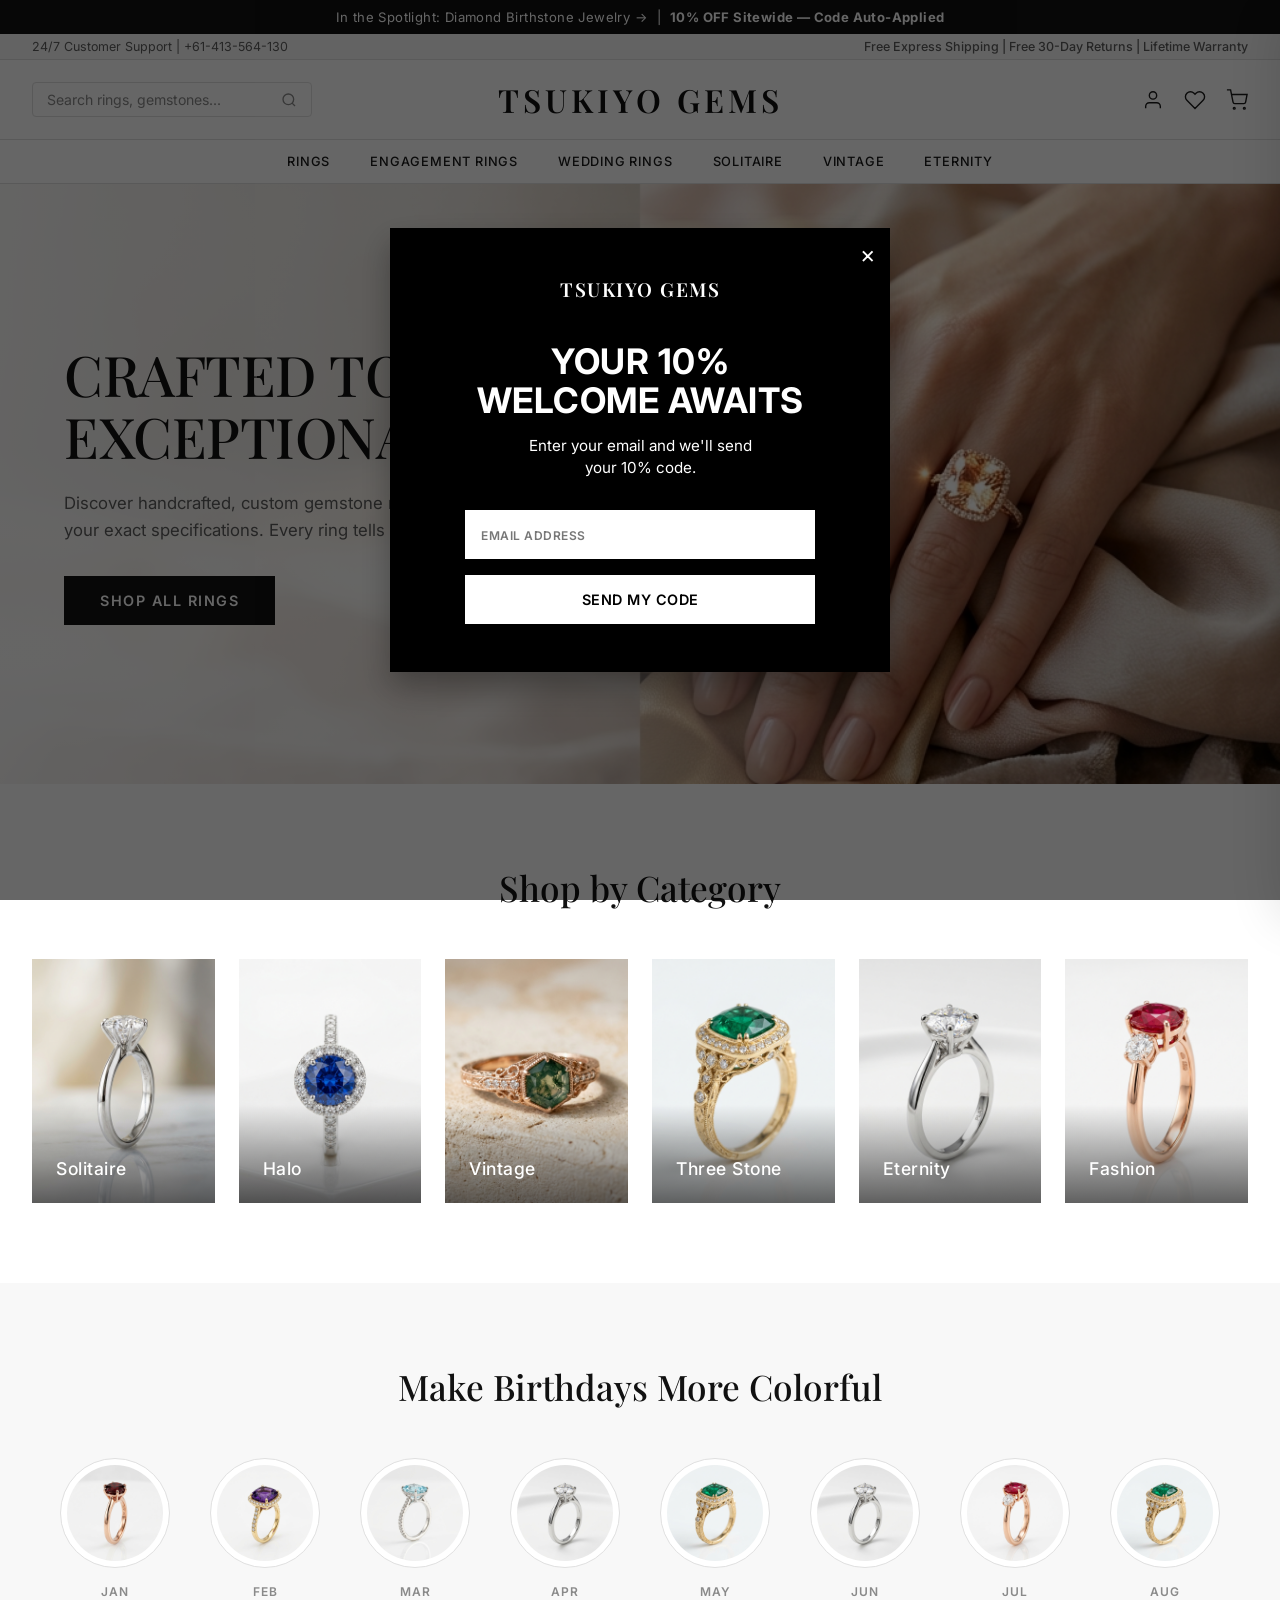
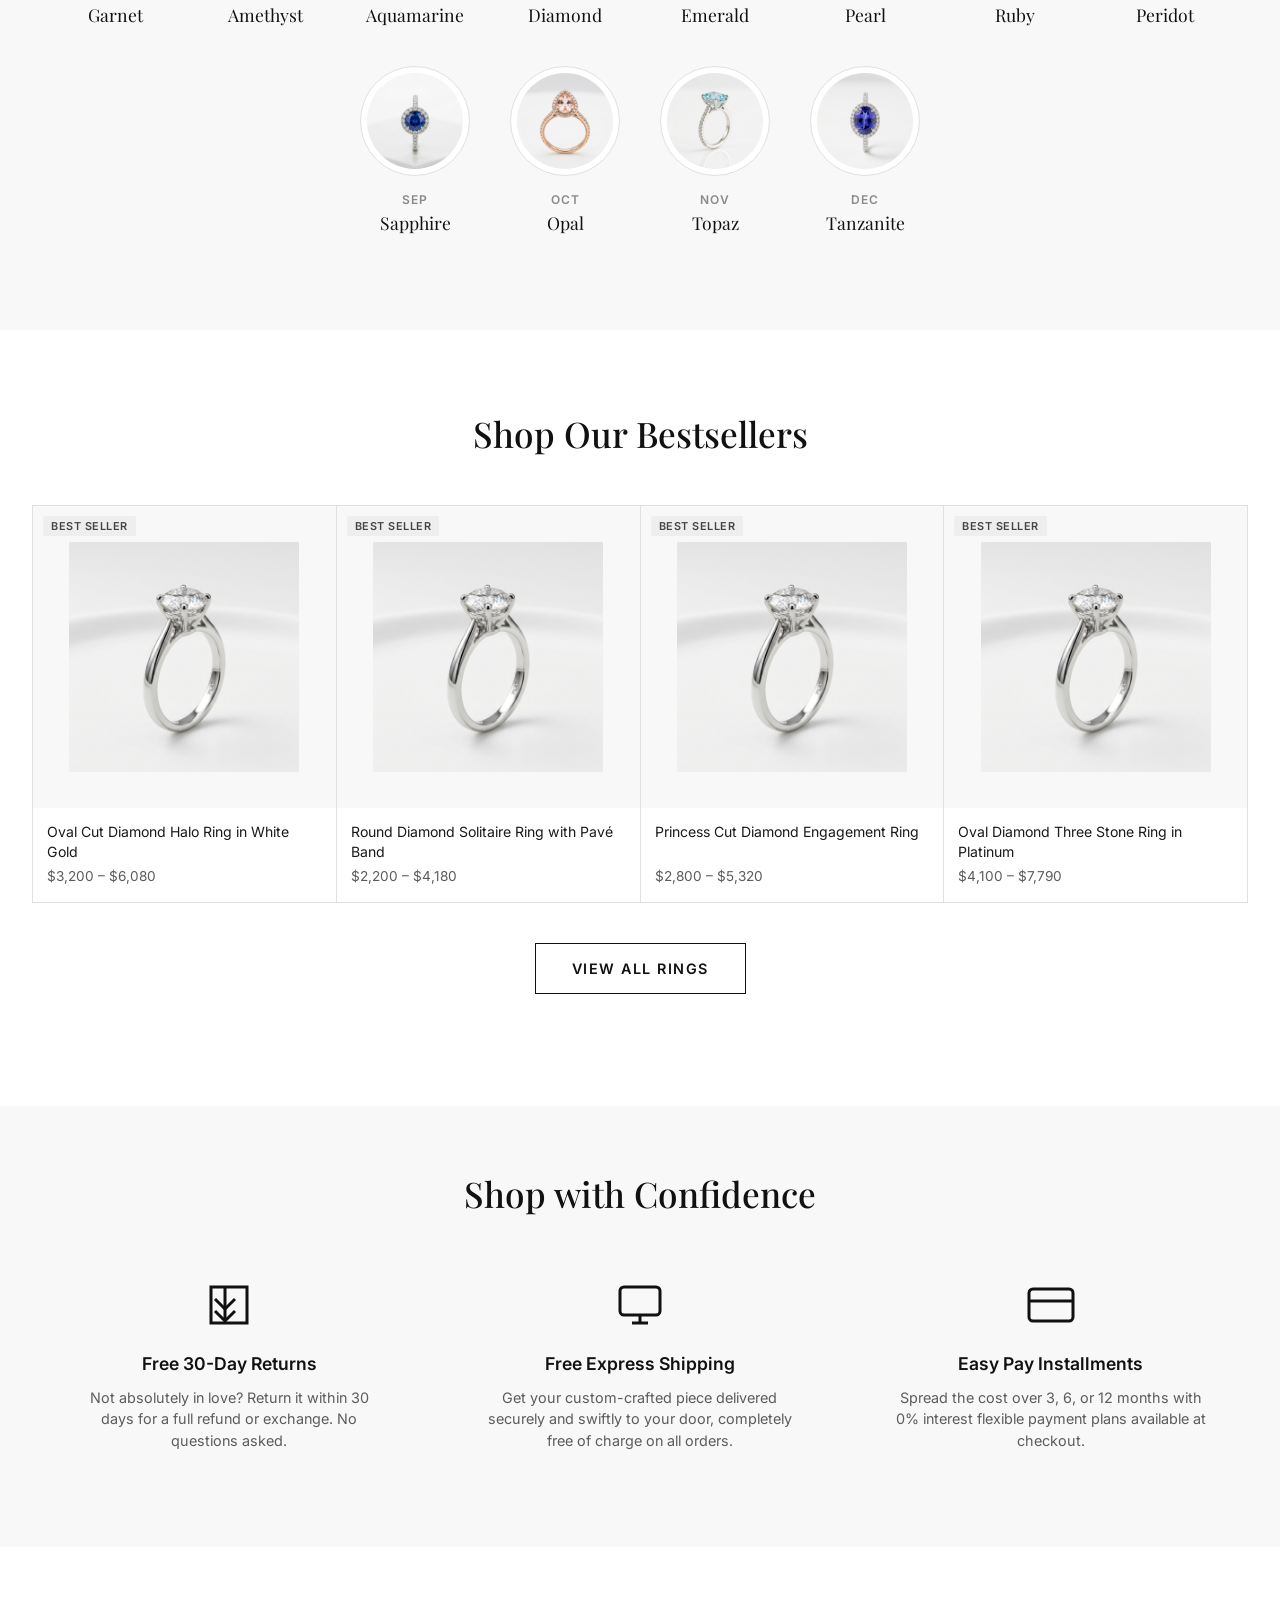
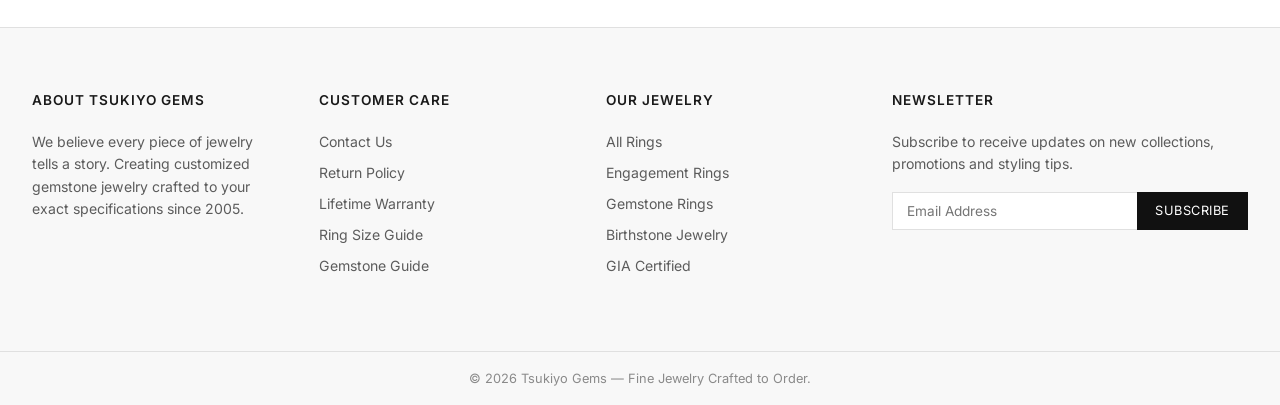
==== index.html @ 91b7751f "Initial commit with proper .gitignore" ====
<!DOCTYPE html>
<html lang="en">

<head>
  <meta charset="UTF-8">
  <meta name="viewport" content="width=device-width, initial-scale=1.0">
  <title>Tsukiyo Gems | Fine Jewelry</title>
  <meta name="description"
    content="Shop handcrafted custom rings featuring sapphires, diamonds, emeralds, and rubies at Tsukiyo Gems.">
  <link rel="preconnect" href="https://fonts.googleapis.com">
  <link rel="preconnect" href="https://fonts.gstatic.com" crossorigin>
  <link
    href="https://fonts.googleapis.com/css2?family=Inter:wght@300;400;500;600&family=Playfair+Display:wght@400;500;600&display=swap"
    rel="stylesheet">
  <link rel="stylesheet" href="styles/global.css">
  <link rel="stylesheet" href="styles/catalog.css"> <!-- Reused for product cards -->
  <link rel="stylesheet" href="styles/home.css">
  <link rel="stylesheet" href="styles/popup.css">
</head>

<body>

  <!-- Announcement Bars -->
  <div class="announcement-bar-top">
    In the Spotlight: Diamond Birthstone Jewelry &rarr; &nbsp;|&nbsp; <strong>10% OFF Sitewide — Code
      Auto-Applied</strong>
  </div>
  <div class="announcement-bar-sub">
    <span>24/7 Customer Support | +61-413-564-130</span>
    <span class="contact">Free Express Shipping | Free 30-Day Returns | Lifetime Warranty</span>
  </div>

  <!-- Header -->
  <header class="site-header">
    <div class="header-main">
      <div class="header-search">
        <input type="text" placeholder="Search rings, gemstones...">
        <svg width="16" height="16" viewBox="0 0 24 24" fill="none" stroke="currentColor" stroke-width="2">
          <circle cx="11" cy="11" r="8" />
          <line x1="21" y1="21" x2="16.65" y2="16.65" />
        </svg>
      </div>
      <div class="header-logo"><a href="index.html">TSUKIYO GEMS</a></div>
      <div class="header-icons">
        <button class="header-icon-btn" title="Account">
          <svg width="22" height="22" viewBox="0 0 24 24" fill="none" stroke="currentColor" stroke-width="1.5">
            <path d="M20 21v-2a4 4 0 0 0-4-4H8a4 4 0 0 0-4 4v2" />
            <circle cx="12" cy="7" r="4" />
          </svg>
        </button>
        <button class="header-icon-btn" title="Wishlist">
          <svg width="22" height="22" viewBox="0 0 24 24" fill="none" stroke="currentColor" stroke-width="1.5">
            <path
              d="M20.84 4.61a5.5 5.5 0 0 0-7.78 0L12 5.67l-1.06-1.06a5.5 5.5 0 0 0-7.78 7.78l1.06 1.06L12 21.23l7.78-7.78 1.06-1.06a5.5 5.5 0 0 0 0-7.78z" />
          </svg>
        </button>
        <button class="header-icon-btn" id="open-cart-btn" title="Cart">
          <svg width="22" height="22" viewBox="0 0 24 24" fill="none" stroke="currentColor" stroke-width="1.5">
            <circle cx="9" cy="21" r="1" />
            <circle cx="20" cy="21" r="1" />
            <path d="M1 1h4l2.68 13.39a2 2 0 0 0 2 1.61h9.72a2 2 0 0 0 2-1.61L23 6H6" />
          </svg>
          <span class="cart-badge" id="cart-badge-header">0</span>
        </button>
      </div>
    </div>
    <nav class="main-nav">
      <ul>
        <li><a href="catalog.html">Rings</a></li>
        <li><a href="catalog.html?style=Engagement">Engagement Rings</a></li>
        <li><a href="catalog.html?style=Wedding">Wedding Rings</a></li>
        <li><a href="catalog.html?style=Solitaire">Solitaire</a></li>
        <li><a href="catalog.html?style=Vintage">Vintage</a></li>
        <li><a href="catalog.html?style=Eternity">Eternity</a></li>
      </ul>
    </nav>
  </header>

  <!-- Cart Drawer -->
  <div id="cart-overlay"></div>
  <div id="cart-drawer">
    <div class="cart-drawer-header">
      <h3>Your Bag</h3>
      <button class="cart-close-btn" id="close-cart-btn">&times;</button>
    </div>
    <div class="cart-drawer-sub" id="cart-count-label">0 Items</div>
    <div id="cart-items"></div>
    <div class="cart-drawer-footer">
      <div class="cart-subtotal">
        <span>Subtotal</span>
        <span id="cart-total">$0</span>
      </div>
      <button class="cart-checkout-btn">Proceed to Checkout</button>
      <span class="cart-continue-link" id="continue-shopping">Continue Shopping</span>
    </div>
  </div>

  <!-- MAIN CONTENT -->
  <main>

    <!-- Hero Section -->
    <section class="hero-section">
      <img src="assets/hero_home.png" alt="Tsukiyo Gems Luxury Rings" class="hero-bg">
      <div class="hero-overlay"></div>
      <div class="hero-content">
        <div class="hero-text-box">
          <h1 class="hero-title">CRAFTED TO BE EXCEPTIONAL</h1>
          <p class="hero-subtitle">Discover handcrafted, custom gemstone rings tailored to your exact specifications.
            Every ring tells a story.</p>
          <a href="catalog.html" class="btn-primary">Shop All Rings</a>
        </div>
      </div>
    </section>

    <!-- Shop by Category -->
    <section class="home-section">
      <h2 class="section-title">Shop by Category</h2>
      <div class="category-grid">
        <a href="catalog.html?style=Solitaire" class="category-card">
          <img src="assets/cat_solitaire.png" alt="Solitaire Rings">
          <span class="category-label">Solitaire</span>
        </a>
        <a href="catalog.html?style=Halo" class="category-card">
          <!-- Reusing a catalog image for category to save generations, focusing on Halo -->
          <img src="assets/ring_sapphire_1775173368318.png" alt="Halo Rings">
          <span class="category-label">Halo</span>
        </a>
        <a href="catalog.html?style=Vintage" class="category-card">
          <img src="assets/cat_vintage.png" alt="Vintage Rings">
          <span class="category-label">Vintage</span>
        </a>
        <a href="catalog.html?style=Three+Stone" class="category-card">
          <img src="assets/ring_emerald_1775173397022.png" alt="Three Stone Rings">
          <span class="category-label">Three Stone</span>
        </a>
        <a href="catalog.html?style=Eternity" class="category-card">
          <img src="assets/ring_diamond_1775173381818.png" alt="Eternity Rings">
          <span class="category-label">Eternity</span>
        </a>
        <a href="catalog.html?style=Fashion" class="category-card">
          <img src="assets/ring_ruby_1775173443068.png" alt="Fashion Rings">
          <span class="category-label">Fashion</span>
        </a>
      </div>
    </section>

    <!-- Birthstones Section -->
    <section class="home-section" style="background:var(--off-white); max-width:100%; padding:5rem 0;">
      <h2 class="section-title" style="margin-bottom:2rem;">Make Birthdays More Colorful</h2>
      <div class="birthstone-wrap" style="max-width:1440px; margin:0 auto;">
        <div class="birthstone-grid" id="birthstone-scroll">
          <!-- Injected via JS -->
        </div>
      </div>
    </section>

    <!-- Bestsellers -->
    <section class="home-section">
      <h2 class="section-title">Shop Our Bestsellers</h2>
      <div class="bestsellers-grid" id="bestsellers-grid">
        <!-- Injected via JS reusing catalog.js card render logic -->
      </div>
      <div style="text-align:center; margin-top:2.5rem;">
        <a href="catalog.html" class="btn-primary"
          style="background:var(--white); color:var(--black); border:1px solid var(--black)">View All Rings</a>
      </div>
    </section>

    <!-- Shop With Confidence -->
    <section class="confidence-section">
      <h2 class="section-title" style="margin-bottom:2rem;">Shop with Confidence</h2>
      <div class="confidence-grid">
        <div class="confidence-item">
          <svg class="confidence-icon" viewBox="0 0 24 24" fill="none" stroke="currentColor" stroke-width="1.5">
            <path d="M5 9l5 5 5-5" />
            <path d="M5 15l5 5 5-5" />
            <path d="M10 3v16" />
            <path d="M21 3v18H3V3z" />
          </svg>
          <h3 class="confidence-title">Free 30-Day Returns</h3>
          <p class="confidence-text">Not absolutely in love? Return it within 30 days for a full refund or exchange. No
            questions asked.</p>
        </div>
        <div class="confidence-item">
          <svg class="confidence-icon" viewBox="0 0 24 24" fill="none" stroke="currentColor" stroke-width="1.5">
            <rect x="2" y="3" width="20" height="14" rx="2" ry="2" />
            <line x1="8" y1="21" x2="16" y2="21" />
            <line x1="12" y1="17" x2="12" y2="21" />
          </svg>
          <h3 class="confidence-title">Free Express Shipping</h3>
          <p class="confidence-text">Get your custom-crafted piece delivered securely and swiftly to your door,
            completely free of charge on all orders.</p>
        </div>
        <div class="confidence-item">
          <svg class="confidence-icon" viewBox="0 0 24 24" fill="none" stroke="currentColor" stroke-width="1.5">
            <rect x="1" y="4" width="22" height="16" rx="2" ry="2" />
            <line x1="1" y1="10" x2="23" y2="10" />
          </svg>
          <h3 class="confidence-title">Easy Pay Installments</h3>
          <p class="confidence-text">Spread the cost over 3, 6, or 12 months with 0% interest flexible payment plans
            available at checkout.</p>
        </div>
      </div>
    </section>

  </main>

  <!-- Footer -->
  <footer class="site-footer">
    <div class="footer-top">
      <div class="footer-col">
        <h4>About Tsukiyo Gems</h4>
        <p>We believe every piece of jewelry tells a story. Creating customized gemstone jewelry crafted to your exact
          specifications since 2005.</p>
      </div>
      <div class="footer-col">
        <h4>Customer Care</h4>
        <ul>
          <li><a href="#">Contact Us</a></li>
          <li><a href="#">Return Policy</a></li>
          <li><a href="#">Lifetime Warranty</a></li>
          <li><a href="#">Ring Size Guide</a></li>
          <li><a href="#">Gemstone Guide</a></li>
        </ul>
      </div>
      <div class="footer-col">
        <h4>Our Jewelry</h4>
        <ul>
          <li><a href="catalog.html">All Rings</a></li>
          <li><a href="catalog.html?style=Engagement">Engagement Rings</a></li>
          <li><a href="#">Gemstone Rings</a></li>
          <li><a href="#">Birthstone Jewelry</a></li>
          <li><a href="#">GIA Certified</a></li>
        </ul>
      </div>
      <div class="footer-col">
        <h4>Newsletter</h4>
        <p>Subscribe to receive updates on new collections, promotions and styling tips.</p>
        <div class="newsletter-form">
          <input type="email" placeholder="Email Address">
          <button type="button">Subscribe</button>
        </div>
      </div>
    </div>
    <div class="footer-bottom">
      <p>&copy; 2026 Tsukiyo Gems — Fine Jewelry Crafted to Order.</p>
    </div>
  </footer>

  <!-- Welcome Popup Overlay -->
  <div class="welcome-popup-overlay" id="welcome-popup">
    <div class="welcome-popup-content">
      <button class="welcome-popup-close" id="welcome-popup-close">&times;</button>
      <div class="welcome-popup-brand">TSUKIYO GEMS</div>
      <div class="welcome-popup-title">YOUR 10%<br>WELCOME AWAITS</div>
      <div class="welcome-popup-subtitle">Enter your email and we'll send<br>your 10% code.</div>
      <div class="welcome-popup-form">
        <div class="welcome-popup-input-group">
          <input type="email" class="welcome-popup-input" placeholder="EMAIL ADDRESS" id="welcome-email">
        </div>
        <button class="welcome-popup-btn" id="welcome-send-btn">SEND MY CODE</button>
        <div class="welcome-popup-msg" id="welcome-msg">Code sent securely to your email!</div>
      </div>
    </div>
  </div>

  <!-- Scripts -->
  <script src="js/data.js"></script>
  <script src="js/cart.js"></script>
  <script>
    // Open / Close Cart Logic globally
    document.getElementById('open-cart-btn').addEventListener('click', openCartDrawer);
    document.getElementById('close-cart-btn').addEventListener('click', closeCartDrawer);
    document.getElementById('continue-shopping').addEventListener('click', closeCartDrawer);

    // Welcome Popup Logic
    document.addEventListener("DOMContentLoaded", () => {
      if (!localStorage.getItem('tsukiyo_welcome_shown')) {
        setTimeout(() => {
          document.getElementById('welcome-popup').classList.add('show');
        }, 1500); // slight delay before showing
      }

      const popup = document.getElementById('welcome-popup');
      const closeBtn = document.getElementById('welcome-popup-close');
      const sendBtn = document.getElementById('welcome-send-btn');
      const msg = document.getElementById('welcome-msg');

      // Function to close popup and mark as shown
      const dismissPopup = () => {
        popup.classList.remove('show');
        localStorage.setItem('tsukiyo_welcome_shown', 'true');
      };

      closeBtn.addEventListener('click', dismissPopup);

      // Close on click outside modal
      popup.addEventListener('click', (e) => {
        if (e.target === popup) dismissPopup();
      });

      sendBtn.addEventListener('click', () => {
        const email = document.getElementById('welcome-email').value;
        if (email.trim() !== '') {
          msg.style.display = 'block';
          sendBtn.innerText = 'SENT!';
          setTimeout(dismissPopup, 2500); // auto-close after 2.5s
        } else {
          alert("Please enter a valid email address.");
        }
      });
    });

    // Load Birthstones
    const birthstones = [
      { month: 'Jan', gem: 'Garnet', img: img('garnet') },
      { month: 'Feb', gem: 'Amethyst', img: img('amethyst') },
      { month: 'Mar', gem: 'Aquamarine', img: img('aquamarine') },
      { month: 'Apr', gem: 'Diamond', img: img('diamond') },
      { month: 'May', gem: 'Emerald', img: img('emerald') },
      { month: 'Jun', gem: 'Pearl', img: img('diamond') }, // fallback image
      { month: 'Jul', gem: 'Ruby', img: img('ruby') },
      { month: 'Aug', gem: 'Peridot', img: img('emerald') }, // fallback image
      { month: 'Sep', gem: 'Sapphire', img: img('sapphire') },
      { month: 'Oct', gem: 'Opal', img: img('morganite') }, // fallback image
      { month: 'Nov', gem: 'Topaz', img: img('aquamarine') }, // fallback image
      { month: 'Dec', gem: 'Tanzanite', img: img('tanzanite') }
    ];

    const bsScroll = document.getElementById('birthstone-scroll');
    bsScroll.innerHTML = birthstones.map(b => `
    <a href="catalog.html?gemstone=${encodeURIComponent(b.gem)}" class="birthstone-item">
      <div class="birthstone-circle"><img src="${b.img}" alt="${b.gem}"></div>
      <div class="birthstone-details">
        <span class="birthstone-month">${b.month}</span>
        <span class="birthstone-name">${b.gem}</span>
      </div>
    </a>
  `).join('');



    // Load Bestsellers (top 4 ratings)
    const bestsellers = [...RINGS].sort((a, b) => b.rating - a.rating).slice(0, 4);
    const bsGrid = document.getElementById('bestsellers-grid');

    // Reused product card render logic from catalog.js
    bsGrid.innerHTML = bestsellers.map(ring => {
      const minPrice = formatPrice(ring.basePrice);
      const maxPrice = formatPrice(Math.round(ring.basePrice * 1.9));
      const swatchDots = ring.swatchColors.slice(0, 4).map((c, i) =>
        `<div class="swatch-dot ${i === 0 ? 'active' : ''}" style="background:${c}" data-idx="${i}"></div>`
      ).join('');

      return `
      <div class="product-card" onclick="window.location.href='product.html?id=${ring.id}'" style="cursor:pointer">
        <div class="product-card-inner">
          <div class="product-img-wrapper">
            <span class="product-badge badge-best">Best Seller</span>
            <button class="product-wishlist" onclick="event.stopPropagation()"><svg width="17" height="17" viewBox="0 0 24 24" fill="none" stroke="currentColor" stroke-width="1.8"><path d="M20.84 4.61a5.5 5.5 0 0 0-7.78 0L12 5.67l-1.06-1.06a5.5 5.5 0 0 0-7.78 7.78l1.06 1.06L12 21.23l7.78-7.78 1.06-1.06a5.5 5.5 0 0 0 0-7.78z"/></svg></button>
            <img class="product-img-primary" src="${ring.images[0]}" alt="${ring.name}">
            <img class="product-img-hover" src="${ring.images[1] || ring.images[0]}" alt="${ring.name}">
            <div class="product-swatches" onclick="event.stopPropagation()">${swatchDots}</div>
          </div>
          <div class="product-info">
            <p class="product-name">${ring.name}</p>
            <p class="product-price-range">${minPrice} – ${maxPrice}</p>
          </div>
        </div>
      </div>
    `;
    }).join('');
  </script>
</body>

</html>
---- styles/global.css ----
/* ============================================================
   ANGARA CLONE — GLOBAL STYLES
   ============================================================ */

:root {
  --white: #ffffff;
  --off-white: #f8f8f8;
  --light-gray: #f0f0f0;
  --border: #e0e0e0;
  --text-primary: #1a1a1a;
  --text-secondary: #5c5c5c;
  --text-light: #8a8a8a;
  --accent-gold: #c69b56;
  --promo-red: #c0392b;
  --badge-gold-bg: #f5e6c8;
  --badge-gold-text: #8b6914;
  --badge-gray-bg: #eeeeee;
  --badge-gray-text: #444444;
  --black: #111111;
  --success: #27ae60;
  --font-serif: 'Playfair Display', Georgia, serif;
  --font-sans: 'Inter', 'Helvetica Neue', Arial, sans-serif;
  --header-h: 140px;
  --transition: 0.25s ease;
  --shadow-sm: 0 2px 8px rgba(0,0,0,0.06);
  --shadow-md: 0 6px 24px rgba(0,0,0,0.10);
  --shadow-lg: 0 16px 48px rgba(0,0,0,0.14);
}

*,*::before,*::after { box-sizing: border-box; margin: 0; padding: 0; }
html { scroll-behavior: smooth; }
body { font-family: var(--font-sans); color: var(--text-primary); background: var(--white); -webkit-font-smoothing: antialiased; }
a { text-decoration: none; color: inherit; }
ul { list-style: none; }
img { display: block; max-width: 100%; }
button { font-family: var(--font-sans); cursor: pointer; border: none; background: transparent; }
input, select { font-family: var(--font-sans); }

/* ---- ANNOUNCEMENT BARS ---- */
.announcement-bar-top {
  background: var(--black);
  color: #fff;
  text-align: center;
  font-size: 0.82rem;
  letter-spacing: 0.4px;
  padding: 9px 1rem;
}
.announcement-bar-sub {
  background: var(--off-white);
  border-bottom: 1px solid var(--border);
  display: flex;
  justify-content: space-between;
  align-items: center;
  padding: 5px 2rem;
  font-size: 0.78rem;
  color: var(--text-secondary);
}
.announcement-bar-sub .contact { font-weight: 500; }

/* ---- HEADER ---- */
.site-header {
  background: var(--white);
  border-bottom: 1px solid var(--border);
  position: sticky;
  top: 0;
  z-index: 500;
}
.header-main {
  display: grid;
  grid-template-columns: 1fr auto 1fr;
  align-items: center;
  padding: 18px 2rem;
  max-width: 1440px;
  margin: 0 auto;
}
.header-logo a {
  font-family: var(--font-serif);
  font-size: 2rem;
  font-weight: 600;
  letter-spacing: 4px;
  color: var(--black);
  justify-self: center;
  grid-column: 2;
}
.header-search {
  grid-column: 1;
  display: flex;
  align-items: center;
  border: 1px solid var(--border);
  border-radius: 4px;
  padding: 8px 14px;
  max-width: 280px;
  transition: border-color var(--transition);
}
.header-search:focus-within { border-color: var(--text-primary); }
.header-search input { border: none; outline: none; font-size: 0.88rem; color: var(--text-primary); width: 100%; }
.header-search input::placeholder { color: var(--text-light); }
.header-search svg { color: var(--text-light); flex-shrink: 0; margin-left: 8px; }
.header-icons {
  grid-column: 3;
  display: flex;
  align-items: center;
  gap: 20px;
  justify-content: flex-end;
}
.header-icon-btn {
  position: relative;
  display: flex;
  align-items: center;
  gap: 6px;
  color: var(--text-primary);
  font-size: 0.82rem;
  transition: color var(--transition);
  cursor: pointer;
  background: none;
  border: none;
}
.header-icon-btn:hover { color: var(--accent-gold); }
.cart-badge {
  position: absolute;
  top: -8px;
  right: -10px;
  background: var(--black);
  color: #fff;
  border-radius: 50%;
  width: 18px;
  height: 18px;
  font-size: 0.7rem;
  font-weight: 600;
  display: none;
  align-items: center;
  justify-content: center;
}

/* ---- MAIN NAV ---- */
.main-nav {
  border-top: 1px solid var(--border);
}
.main-nav ul {
  display: flex;
  justify-content: center;
  gap: 0;
  max-width: 1440px;
  margin: 0 auto;
}
.main-nav ul li a {
  display: block;
  padding: 14px 20px;
  font-size: 0.8rem;
  font-weight: 500;
  letter-spacing: 0.8px;
  text-transform: uppercase;
  color: var(--text-primary);
  transition: color var(--transition);
  white-space: nowrap;
}
.main-nav ul li a:hover,
.main-nav ul li a.active { color: var(--accent-gold); }
.main-nav ul li a.nav-gifts { color: var(--promo-red); }

/* ---- CART DRAWER ---- */
#cart-overlay {
  position: fixed; inset: 0;
  background: rgba(0,0,0,0.45);
  z-index: 800;
  opacity: 0;
  pointer-events: none;
  transition: opacity 0.3s;
}
#cart-overlay.active { opacity: 1; pointer-events: all; }

#cart-drawer {
  position: fixed;
  top: 0; right: 0;
  width: 420px;
  max-width: 100vw;
  height: 100vh;
  background: var(--white);
  z-index: 900;
  transform: translateX(100%);
  transition: transform 0.35s cubic-bezier(0.4,0,0.2,1);
  display: flex;
  flex-direction: column;
  box-shadow: var(--shadow-lg);
}
#cart-drawer.open { transform: translateX(0); }
.cart-drawer-header {
  display: flex;
  justify-content: space-between;
  align-items: center;
  padding: 22px 24px;
  border-bottom: 1px solid var(--border);
}
.cart-drawer-header h3 {
  font-family: var(--font-serif);
  font-size: 1.4rem;
  font-weight: 500;
}
.cart-close-btn { font-size: 1.5rem; color: var(--text-primary); line-height: 1; padding: 4px; }
.cart-close-btn:hover { color: var(--accent-gold); }
.cart-drawer-sub { padding: 8px 24px; font-size: 0.82rem; color: var(--text-secondary); border-bottom: 1px solid var(--border); }
#cart-items { flex: 1; overflow-y: auto; padding: 16px 24px; }
.cart-item {
  display: flex;
  gap: 16px;
  padding: 16px 0;
  border-bottom: 1px solid var(--border);
}
.cart-item-img {
  width: 90px;
  height: 90px;
  background: var(--off-white);
  flex-shrink: 0;
  border-radius: 4px;
  overflow: hidden;
  display: flex;
  align-items: center;
  justify-content: center;
  padding: 8px;
}
.cart-item-img img { width: 100%; height: 100%; object-fit: contain; }
.cart-item-info { flex: 1; }
.cart-item-name { font-size: 0.88rem; font-weight: 500; margin-bottom: 4px; line-height: 1.3; }
.cart-item-config { font-size: 0.78rem; color: var(--text-secondary); margin-bottom: 8px; }
.cart-item-bottom { display: flex; justify-content: space-between; align-items: center; }
.cart-item-price { font-weight: 600; font-size: 0.95rem; }
.cart-item-remove { font-size: 0.78rem; color: var(--text-secondary); text-decoration: underline; cursor: pointer; background: none; border: none; }
.cart-item-remove:hover { color: var(--promo-red); }
.cart-empty { text-align: center; padding: 3rem 1rem; color: var(--text-secondary); }
.cart-empty p { margin-bottom: 1.5rem; font-size: 1rem; }
.btn-shop-now {
  display: inline-block;
  background: var(--black);
  color: #fff;
  padding: 12px 30px;
  font-size: 0.85rem;
  text-transform: uppercase;
  letter-spacing: 1px;
  transition: opacity var(--transition);
}
.btn-shop-now:hover { opacity: 0.8; }
.cart-drawer-footer {
  border-top: 1px solid var(--border);
  padding: 20px 24px;
}
.cart-subtotal {
  display: flex;
  justify-content: space-between;
  font-size: 1rem;
  font-weight: 600;
  margin-bottom: 16px;
}
.cart-checkout-btn {
  width: 100%;
  background: var(--black);
  color: #fff;
  padding: 16px;
  font-size: 0.95rem;
  text-transform: uppercase;
  letter-spacing: 1.5px;
  font-weight: 500;
  transition: opacity var(--transition);
  margin-bottom: 10px;
}
.cart-checkout-btn:hover { opacity: 0.85; }
.cart-continue-link { display: block; text-align: center; font-size: 0.82rem; color: var(--text-secondary); text-decoration: underline; cursor: pointer; }
.cart-continue-link:hover { color: var(--text-primary); }

/* ---- STAR RATINGS ---- */
.stars { display: flex; gap: 2px; color: #f5a623; }
.stars svg { flex-shrink: 0; }

/* ---- BREADCRUMB ---- */
.breadcrumb {
  font-size: 0.8rem;
  color: var(--text-light);
  display: flex;
  flex-wrap: wrap;
  gap: 6px;
  align-items: center;
  padding: 14px 0;
  width: 100%;
}
.breadcrumb a { color: var(--text-light); }
.breadcrumb a:hover { color: var(--text-primary); text-decoration: underline; }
.breadcrumb span { color: var(--text-primary); }

/* ---- FOOTER ---- */
.site-footer {
  background: var(--off-white);
  border-top: 1px solid var(--border);
  margin-top: 5rem;
}
.footer-top {
  display: grid;
  grid-template-columns: repeat(4, 1fr);
  gap: 3rem;
  max-width: 1440px;
  margin: 0 auto;
  padding: 4rem 2rem;
}
.footer-col h4 {
  font-size: 0.85rem;
  font-weight: 600;
  text-transform: uppercase;
  letter-spacing: 1px;
  margin-bottom: 1.4rem;
}
.footer-col ul li { margin-bottom: 0.7rem; }
.footer-col ul a { font-size: 0.88rem; color: var(--text-secondary); transition: color var(--transition); }
.footer-col ul a:hover { color: var(--text-primary); }
.footer-col p { font-size: 0.88rem; color: var(--text-secondary); line-height: 1.6; margin-bottom: 1rem; }
.newsletter-form { display: flex; }
.newsletter-form input {
  flex: 1;
  border: 1px solid var(--border);
  border-right: none;
  padding: 10px 14px;
  font-size: 0.85rem;
  outline: none;
}
.newsletter-form input:focus { border-color: var(--text-primary); }
.newsletter-form button {
  background: var(--black);
  color: #fff;
  padding: 10px 18px;
  font-size: 0.8rem;
  text-transform: uppercase;
  letter-spacing: 0.5px;
  flex-shrink: 0;
  transition: opacity var(--transition);
}
.newsletter-form button:hover { opacity: 0.85; }
.footer-bottom {
  border-top: 1px solid var(--border);
  padding: 1.2rem 2rem;
  text-align: center;
  font-size: 0.8rem;
  color: var(--text-light);
}

/* ---- RESPONSIVE ---- */
@media (max-width: 1024px) {
  .header-main { grid-template-columns: 1fr auto; }
  .header-logo a { grid-column: 2; }
  .header-search { max-width: 220px; }
  .footer-top { grid-template-columns: repeat(2, 1fr); }
}
@media (max-width: 768px) {
  .header-main { grid-template-columns: 1fr auto; padding: 14px 1rem; }
  .header-search { display: none; }
  .main-nav ul { gap: 0; overflow-x: auto; justify-content: flex-start; padding: 0 1rem; }
  .main-nav ul li a { padding: 12px 14px; font-size: 0.75rem; }
  #cart-drawer { width: 100vw; }
  .announcement-bar-sub { display: none; }
  .footer-top { grid-template-columns: 1fr; gap: 2rem; }
}
---- styles/catalog.css ----
/* ============================================================
   CATALOG PAGE STYLES
   ============================================================ */

/* ---- PAGE LAYOUT ---- */
.catalog-page {
  display: flex;
  max-width: 1440px;
  margin: 0 auto;
  padding: 0 2rem;
  gap: 2rem;
  align-items: flex-start;
}

/* ---- SIDEBAR ---- */
.catalog-sidebar {
  width: 240px;
  min-width: 240px;
  padding: 1.5rem 0;
  border-right: 1px solid var(--border);
  position: sticky;
  top: 140px;
  max-height: calc(100vh - 160px);
  overflow-y: auto;
}
.sidebar-title {
  font-size: 0.78rem;
  font-weight: 700;
  text-transform: uppercase;
  letter-spacing: 1px;
  color: var(--text-primary);
  margin-bottom: 1.2rem;
  padding-right: 1.5rem;
}
/* Filter Group */
.filter-group { border-bottom: 1px solid var(--border); margin-right: 1.5rem; }
.filter-group-header {
  display: flex;
  justify-content: space-between;
  align-items: center;
  padding: 14px 0;
  cursor: pointer;
  font-size: 0.88rem;
  font-weight: 500;
  color: var(--text-primary);
  user-select: none;
}
.filter-group-header svg {
  transition: transform 0.3s;
  flex-shrink: 0;
  color: var(--text-secondary);
}
.filter-group.open .filter-group-header svg { transform: rotate(180deg); }
.filter-group-body {
  display: none;
  padding-bottom: 14px;
}
.filter-group.open .filter-group-body { display: block; }
.filter-option {
  display: flex;
  align-items: center;
  gap: 10px;
  padding: 5px 0;
  cursor: pointer;
  font-size: 0.85rem;
  color: var(--text-secondary);
  transition: color 0.2s;
}
.filter-option:hover { color: var(--text-primary); }
.filter-option input[type="checkbox"] {
  width: 15px;
  height: 15px;
  accent-color: var(--black);
  cursor: pointer;
  flex-shrink: 0;
}
.filter-option.active { color: var(--text-primary); font-weight: 500; }

/* Active filters row */
.active-filters {
  display: flex;
  flex-wrap: wrap;
  gap: 8px;
  padding: 1rem 0;
}
.filter-tag {
  display: flex;
  align-items: center;
  gap: 6px;
  background: var(--light-gray);
  border: 1px solid var(--border);
  border-radius: 20px;
  padding: 4px 12px;
  font-size: 0.8rem;
  color: var(--text-primary);
}
.filter-tag button { font-size: 1rem; line-height: 1; color: var(--text-secondary); transition: color 0.2s; }
.filter-tag button:hover { color: var(--promo-red); }

/* ---- MAIN CONTENT ---- */
.catalog-main { flex: 1; padding: 1.5rem 0 1.5rem 2rem; min-width: 0; }

/* Category Icons Row */
.gem-categories {
  display: flex;
  gap: 20px;
  padding-bottom: 1.5rem;
  border-bottom: 1px solid var(--border);
  margin-bottom: 1.5rem;
  overflow-x: auto;
  scrollbar-width: none;
}
.gem-categories::-webkit-scrollbar { display: none; }
.gem-cat-item {
  display: flex;
  flex-direction: column;
  align-items: center;
  gap: 8px;
  cursor: pointer;
  flex-shrink: 0;
  transition: transform 0.2s;
}
.gem-cat-item:hover { transform: translateY(-3px); }
.gem-cat-item.active .gem-cat-circle { border-color: var(--black); }
.gem-cat-circle {
  width: 64px;
  height: 64px;
  border-radius: 50%;
  overflow: hidden;
  border: 2px solid var(--border);
  background: var(--off-white);
  display: flex;
  align-items: center;
  justify-content: center;
  transition: border-color 0.2s;
}
.gem-cat-circle img { width: 100%; height: 100%; object-fit: cover; }
.gem-cat-name { font-size: 0.72rem; color: var(--text-secondary); text-align: center; }

/* Toolbar */
.catalog-toolbar {
  display: flex;
  justify-content: space-between;
  align-items: center;
  margin-bottom: 1.5rem;
}
.result-count { font-size: 0.88rem; color: var(--text-secondary); }
.result-count strong { color: var(--text-primary); }
.sort-dropdown {
  border: 1px solid var(--border);
  padding: 8px 14px;
  font-size: 0.85rem;
  color: var(--text-primary);
  outline: none;
  background: var(--white);
  cursor: pointer;
  border-radius: 4px;
}

/* ---- PRODUCT GRID ---- */
.product-grid {
  display: grid;
  grid-template-columns: repeat(4, 1fr);
  gap: 1px;
  background: var(--border);
  border: 1px solid var(--border);
}

/* ---- PRODUCT CARD ---- */
.product-card {
  background: var(--white);
  position: relative;
  cursor: pointer;
  overflow: hidden;
}
.product-card-inner { display: flex; flex-direction: column; height: 100%; }
.product-img-wrapper {
  position: relative;
  aspect-ratio: 1/1;
  background: var(--off-white);
  overflow: hidden;
}
.product-img-primary,
.product-img-hover {
  position: absolute;
  inset: 0;
  width: 100%;
  height: 100%;
  object-fit: contain;
  padding: 12%;
  transition: opacity 0.5s ease, transform 0.6s ease;
}
.product-img-hover { opacity: 0; transform: scale(1.03); }
.product-card:hover .product-img-primary { opacity: 0; }
.product-card:hover .product-img-hover { opacity: 1; transform: scale(1); }

/* Badges */
.product-badge {
  position: absolute;
  top: 10px;
  left: 10px;
  font-size: 0.68rem;
  font-weight: 600;
  letter-spacing: 0.5px;
  padding: 3px 8px;
  border-radius: 2px;
  z-index: 2;
  text-transform: uppercase;
}
.badge-new { background: var(--badge-gold-bg); color: var(--badge-gold-text); }
.badge-best { background: var(--badge-gray-bg); color: var(--badge-gray-text); }

/* Wishlist icon */
.product-wishlist {
  position: absolute;
  top: 10px;
  right: 10px;
  z-index: 2;
  width: 32px;
  height: 32px;
  display: flex;
  align-items: center;
  justify-content: center;
  border-radius: 50%;
  background: rgba(255,255,255,0.85);
  color: var(--text-secondary);
  transition: color 0.2s, background 0.2s;
  opacity: 0;
  transition: opacity 0.25s;
}
.product-card:hover .product-wishlist { opacity: 1; }
.product-wishlist:hover { color: var(--promo-red); background: #fff; }

/* Swatches below image — on hover */
.product-swatches {
  position: absolute;
  bottom: 10px;
  left: 50%;
  transform: translateX(-50%);
  display: flex;
  gap: 6px;
  opacity: 0;
  transition: opacity 0.25s;
  z-index: 2;
}
.product-card:hover .product-swatches { opacity: 1; }
.swatch-dot {
  width: 16px;
  height: 16px;
  border-radius: 50%;
  border: 2px solid rgba(255,255,255,0.8);
  box-shadow: 0 1px 4px rgba(0,0,0,0.2);
  cursor: pointer;
  transition: transform 0.2s;
  flex-shrink: 0;
}
.swatch-dot:hover, .swatch-dot.active { transform: scale(1.3); border-color: var(--black); }

/* Card info */
.product-info {
  padding: 14px 14px 18px;
  flex: 1;
  display: flex;
  flex-direction: column;
}
.product-name {
  font-size: 0.88rem;
  color: var(--text-primary);
  line-height: 1.4;
  margin-bottom: 6px;
  display: -webkit-box;
  -webkit-line-clamp: 2;
  -webkit-box-orient: vertical;
  overflow: hidden;
  transition: color var(--transition);
}
.product-card:hover .product-name { color: var(--accent-gold); }
.product-price-range {
  font-size: 0.85rem;
  color: var(--text-secondary);
  margin-top: auto;
}

/* Load more */
.load-more-wrap { text-align: center; padding: 3rem 0; }
.load-more-btn {
  border: 1px solid var(--black);
  background: var(--white);
  color: var(--black);
  padding: 13px 50px;
  font-size: 0.88rem;
  text-transform: uppercase;
  letter-spacing: 1px;
  cursor: pointer;
  transition: background var(--transition), color var(--transition);
}
.load-more-btn:hover { background: var(--black); color: #fff; }

/* No results */
.no-results {
  grid-column: 1/-1;
  text-align: center;
  padding: 5rem 2rem;
  color: var(--text-secondary);
}
.no-results p { font-size: 1.1rem; margin-bottom: 1rem; }

/* ---- RESPONSIVE ---- */
@media (max-width: 1200px) {
  .product-grid { grid-template-columns: repeat(3, 1fr); }
}
@media (max-width: 900px) {
  .catalog-sidebar { display: none; }
  .catalog-page { padding: 0 1rem; }
  .catalog-main { padding: 1rem 0; }
  .product-grid { grid-template-columns: repeat(2, 1fr); }
}
@media (max-width: 480px) {
  .product-grid { grid-template-columns: repeat(2, 1fr); }
}
---- styles/home.css ----
/* ============================================================
   TSUKIYO GEMS — HOMEPAGE STYLES
   ============================================================ */

/* ---- HERO BANNER ---- */
.hero-section {
  position: relative;
  width: 100%;
  height: 600px;
  background-color: var(--off-white);
  overflow: hidden;
  display: flex;
  align-items: center;
}

.hero-bg {
  position: absolute;
  inset: 0;
  width: 100%;
  height: 100%;
  object-fit: cover;
  object-position: right center; /* Focus on the ring hand on the right */
  z-index: 1;
}

/* Gradient overlay to ensure text readability on the left */
.hero-overlay {
  position: absolute;
  inset: 0;
  background: linear-gradient(90deg, rgba(255,255,255,0.95) 0%, rgba(255,255,255,0.7) 40%, rgba(255,255,255,0) 70%);
  z-index: 2;
}

.hero-content {
  position: relative;
  z-index: 3;
  max-width: 1440px;
  width: 100%;
  margin: 0 auto;
  padding: 0 4rem;
}

.hero-text-box {
  max-width: 480px;
}

.hero-title {
  font-family: var(--font-serif);
  font-size: 3.5rem;
  font-weight: 500;
  line-height: 1.1;
  color: var(--black);
  margin-bottom: 1.5rem;
  letter-spacing: -0.5px;
}

.hero-subtitle {
  font-size: 1.05rem;
  color: var(--text-secondary);
  line-height: 1.6;
  margin-bottom: 2rem;
}

.btn-primary {
  display: inline-block;
  background: var(--black);
  color: var(--white);
  padding: 16px 36px;
  font-size: 0.9rem;
  font-weight: 600;
  letter-spacing: 1.5px;
  text-transform: uppercase;
  transition: background-color var(--transition), transform var(--transition);
}

.btn-primary:hover {
  background: var(--text-secondary);
  color: var(--white);
}

/* ---- SECTION FORMATTING ---- */
.home-section {
  padding: 5rem 2rem;
  max-width: 1440px;
  margin: 0 auto;
}

.section-title {
  font-family: var(--font-serif);
  font-size: 2.2rem;
  font-weight: 500;
  text-align: center;
  color: var(--black);
  margin-bottom: 3rem;
}

/* ---- SHOP BY CATEGORY ---- */
.category-grid {
  display: grid;
  grid-template-columns: repeat(6, 1fr);
  gap: 1.5rem;
}

.category-card {
  position: relative;
  display: block;
  overflow: hidden;
  background: var(--light-gray);
  aspect-ratio: 3/4;
}

.category-card img {
  width: 100%;
  height: 100%;
  object-fit: cover;
  transition: transform 0.6s ease;
}

.category-card:hover img {
  transform: scale(1.05);
}

/* Bottom shadow for text readability */
.category-card::after {
  content: '';
  position: absolute;
  bottom: 0; left: 0; right: 0;
  height: 40%;
  background: linear-gradient(to top, rgba(0,0,0,0.6) 0%, transparent 100%);
  pointer-events: none;
}

.category-label {
  position: absolute;
  bottom: 1.5rem;
  left: 1.5rem;
  color: var(--white);
  font-size: 1.1rem;
  font-weight: 500;
  letter-spacing: 0.5px;
  z-index: 2;
}

/* ---- MAKE BIRTHDAYS MORE COLORFUL ---- */
.birthstone-wrap {
  position: relative;
  padding: 0 2rem;
}

.birthstone-grid {
  display: flex;
  flex-wrap: wrap;
  gap: 2.5rem;
  padding: 1rem 0;
  justify-content: center;
}

.birthstone-item {
  display: flex;
  flex-direction: column;
  align-items: center;
  gap: 1rem;
  cursor: pointer;
  flex-shrink: 0;
  transition: transform var(--transition);
}

.birthstone-item:hover {
  transform: translateY(-5px);
}

.birthstone-circle {
  width: 110px;
  height: 110px;
  border-radius: 50%;
  border: 1px solid var(--border);
  padding: 6px;
  background: var(--white);
  transition: border-color var(--transition);
}

.birthstone-item:hover .birthstone-circle {
  border-color: var(--accent-gold);
}

.birthstone-circle img {
  width: 100%;
  height: 100%;
  border-radius: 50%;
  object-fit: cover;
}

.birthstone-details {
  text-align: center;
}

.birthstone-month {
  display: block;
  font-size: 0.75rem;
  font-weight: 600;
  color: var(--text-light);
  text-transform: uppercase;
  letter-spacing: 1px;
  margin-bottom: 4px;
}

.birthstone-name {
  font-family: var(--font-serif);
  font-size: 1.1rem;
  color: var(--black);
}




/* ---- BESTSELLERS OVERRIDES ---- */
.bestsellers-grid {
  display: grid;
  grid-template-columns: repeat(4, 1fr);
  gap: 1px;
  background: var(--border);
  border: 1px solid var(--border);
}


/* ---- SHOP WITH CONFIDENCE ---- */
.confidence-section {
  background: var(--off-white);
  padding: 4rem 2rem;
  margin-top: 2rem;
}

.confidence-grid {
  display: grid;
  grid-template-columns: repeat(3, 1fr);
  gap: 2rem;
  max-width: 1200px;
  margin: 0 auto;
}

.confidence-item {
  display: flex;
  flex-direction: column;
  align-items: center;
  text-align: center;
  padding: 2rem;
}

.confidence-icon {
  width: 48px;
  height: 48px;
  margin-bottom: 1.5rem;
  color: var(--black);
}

.confidence-title {
  font-size: 1.1rem;
  font-weight: 600;
  margin-bottom: 0.8rem;
  color: var(--black);
}

.confidence-text {
  font-size: 0.9rem;
  color: var(--text-secondary);
  line-height: 1.5;
}


/* ---- RESPONSIVE DESIGN ---- */
@media (max-width: 1200px) {
  .hero-title { font-size: 3rem; }
  .category-grid { grid-template-columns: repeat(3, 1fr); gap: 1rem; }
  .bestsellers-grid { grid-template-columns: repeat(2, 1fr); }
}

@media (max-width: 900px) {
  .hero-section { height: 500px; }
  .hero-content { padding: 0 2rem; }
  .hero-overlay { background: linear-gradient(90deg, rgba(255,255,255,0.95) 0%, rgba(255,255,255,0.85) 60%, rgba(255,255,255,0) 100%); }
  .confidence-grid { grid-template-columns: 1fr; gap: 1rem; }
  .confidence-item { padding: 1rem; }
}

@media (max-width: 600px) {
  .hero-title { font-size: 2.2rem; }
  .hero-subtitle { font-size: 0.9rem; }
  .category-grid { grid-template-columns: repeat(2, 1fr); }
  .bestsellers-grid { grid-template-columns: 1fr; }
  .hero-overlay { background: rgba(255,255,255,0.85); /* Solid overlay on mobile for reading */ }
}
---- styles/popup.css ----
/* Welcome Popup Modal Styles */
.welcome-popup-overlay {
  position: fixed;
  top: 0;
  left: 0;
  width: 100vw;
  height: 100vh;
  background-color: rgba(0, 0, 0, 0.6);
  z-index: 9999;
  display: flex;
  align-items: center;
  justify-content: center;
  opacity: 0;
  visibility: hidden;
  transition: opacity 0.3s ease, visibility 0.3s ease;
}

.welcome-popup-overlay.show {
  opacity: 1;
  visibility: visible;
}

.welcome-popup-content {
  background-color: #000000;
  color: #ffffff;
  width: 90%;
  max-width: 500px;
  padding: 3rem 2.5rem;
  position: relative;
  text-align: center;
  font-family: 'Inter', sans-serif;
  box-shadow: 0 15px 30px rgba(0,0,0,0.3);
}

.welcome-popup-close {
  position: absolute;
  top: 15px;
  right: 15px;
  background: transparent;
  color: #ffffff;
  border: none;
  font-size: 1.5rem;
  cursor: pointer;
  line-height: 1;
}

.welcome-popup-brand {
  font-family: 'Playfair Display', serif;
  font-weight: 600;
  letter-spacing: 1.5px;
  margin-bottom: 2.5rem;
  font-size: 1.2rem;
  text-transform: uppercase;
}

.welcome-popup-title {
  font-family: 'Inter', sans-serif;
  font-size: 2.2rem;
  font-weight: 700;
  line-height: 1.1;
  margin-bottom: 1rem;
  text-transform: uppercase;
  letter-spacing: 0.5px;
}

.welcome-popup-subtitle {
  font-size: 0.95rem;
  margin-bottom: 2rem;
  line-height: 1.4;
}

.welcome-popup-form {
  display: flex;
  flex-direction: column;
  gap: 1rem;
  max-width: 350px;
  margin: 0 auto;
}

.welcome-popup-input-group {
  position: relative;
  width: 100%;
}

.welcome-popup-input {
  width: 100%;
  padding: 1rem;
  font-size: 0.9rem;
  border: none;
  outline: none;
  background: #ffffff;
  color: #000000;
}

.welcome-popup-input::placeholder {
  color: #777;
  text-transform: uppercase;
  font-size: 0.75rem;
  letter-spacing: 0.5px;
  font-weight: 600;
}

.welcome-popup-btn {
  width: 100%;
  padding: 1rem;
  background-color: #ffffff;
  color: #000000;
  border: none;
  font-weight: 600;
  font-size: 0.9rem;
  text-transform: uppercase;
  letter-spacing: 0.5px;
  cursor: pointer;
  transition: opacity 0.2s ease;
}

.welcome-popup-btn:hover {
  opacity: 0.9;
}

.welcome-popup-msg {
  display: none;
  margin-top: 1rem;
  font-size: 0.9rem;
  color: #8ade8a;
}
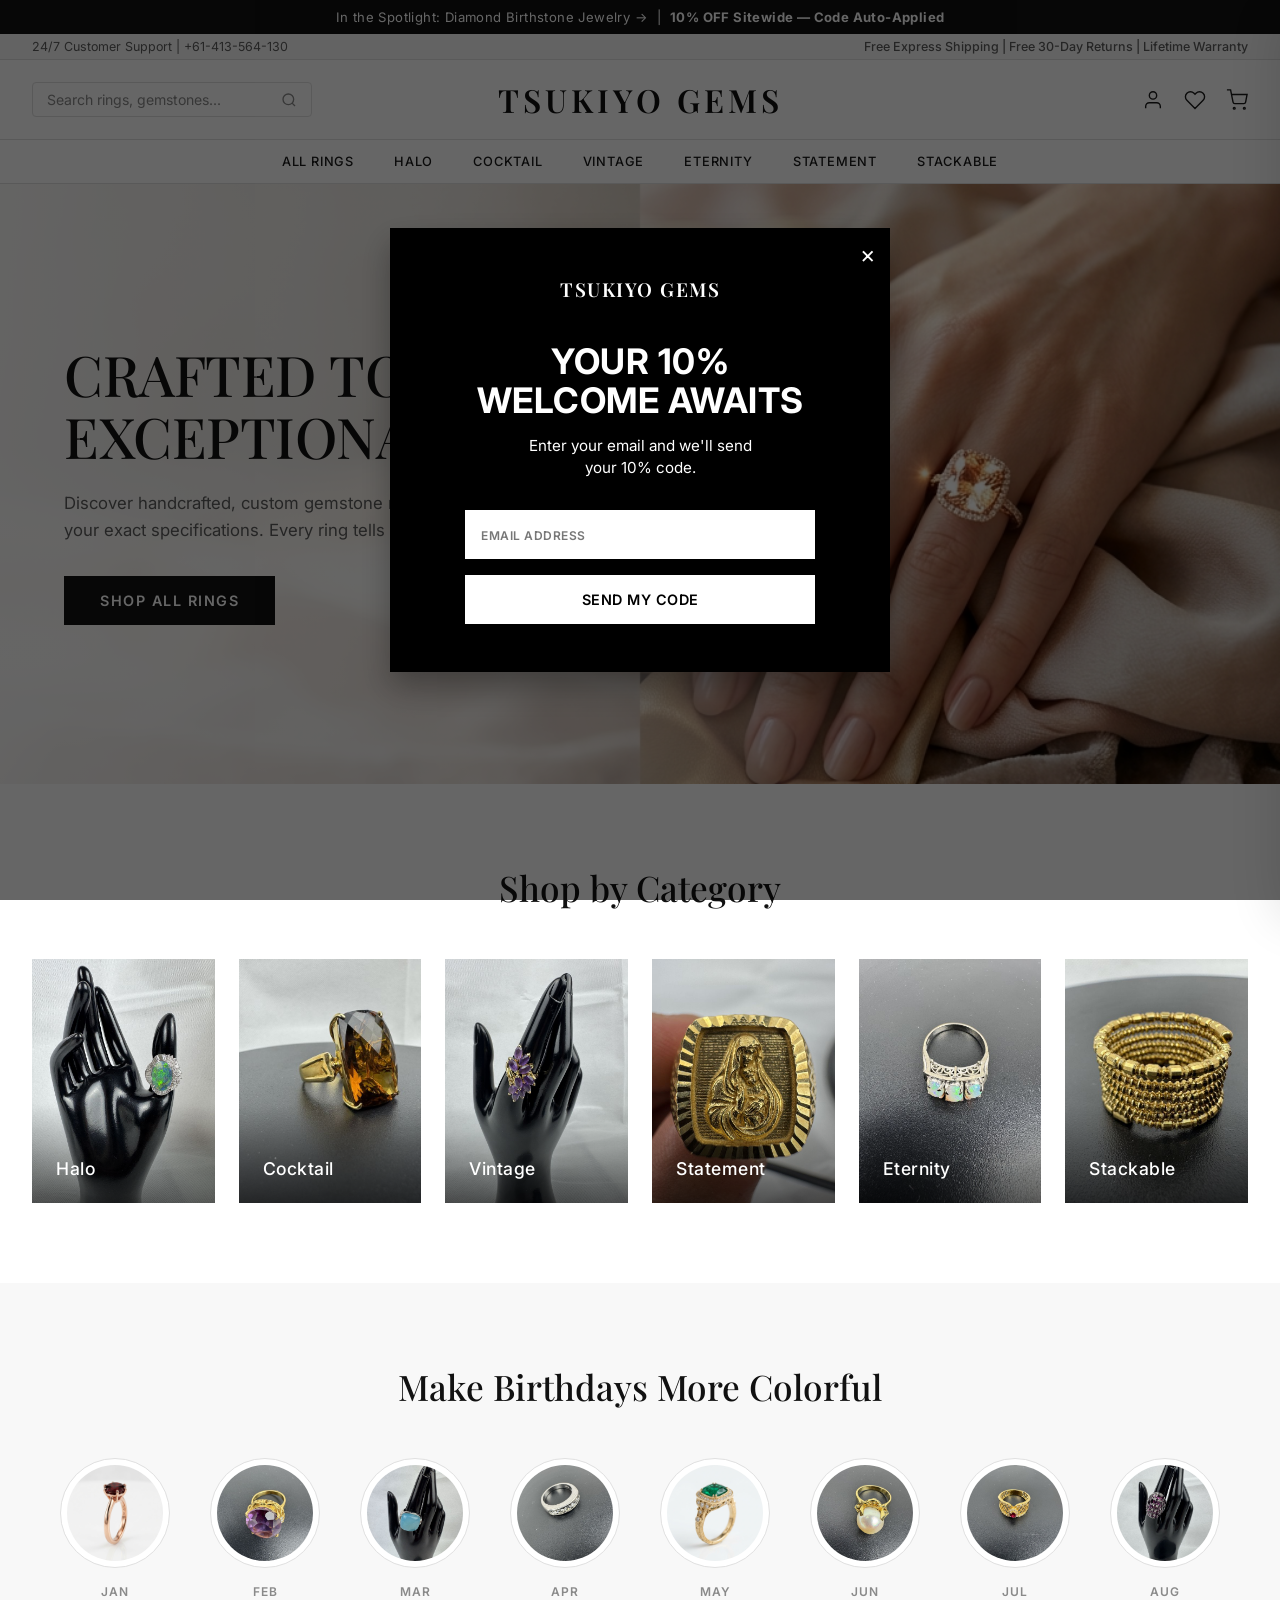
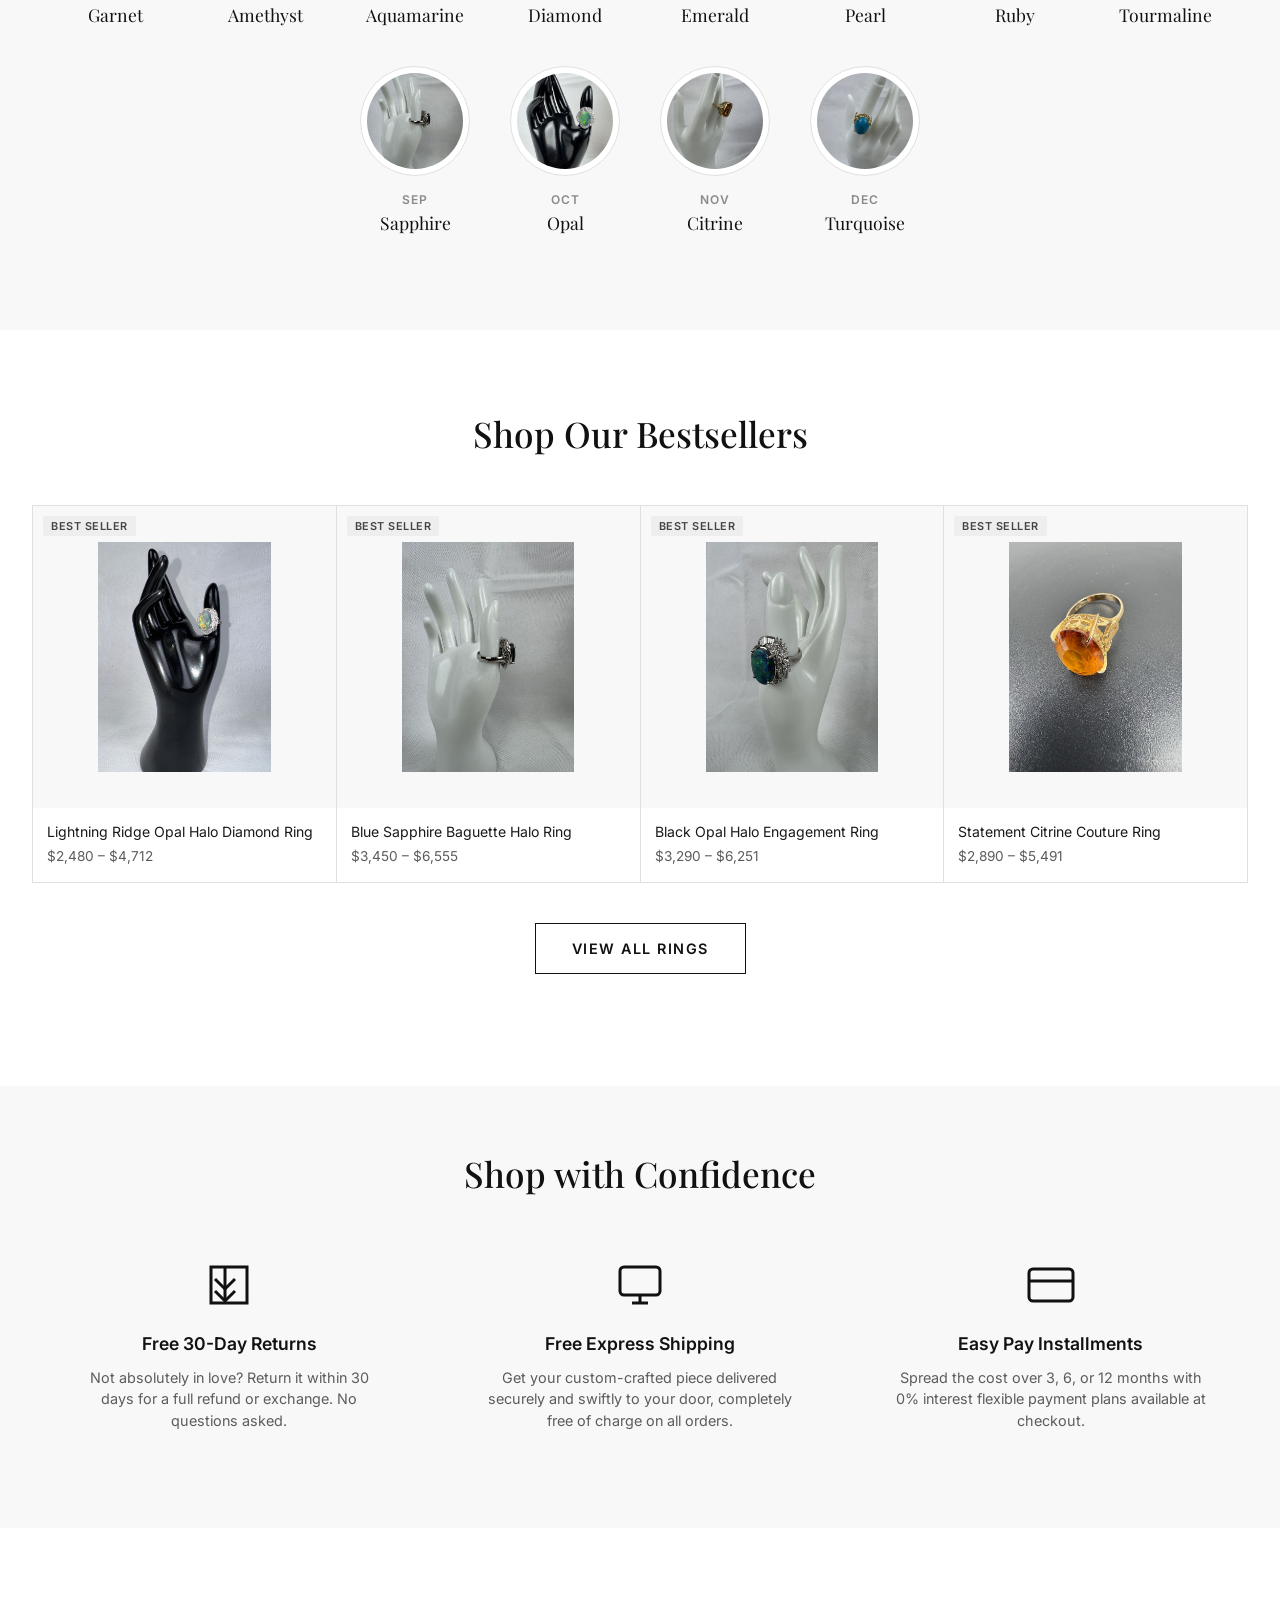
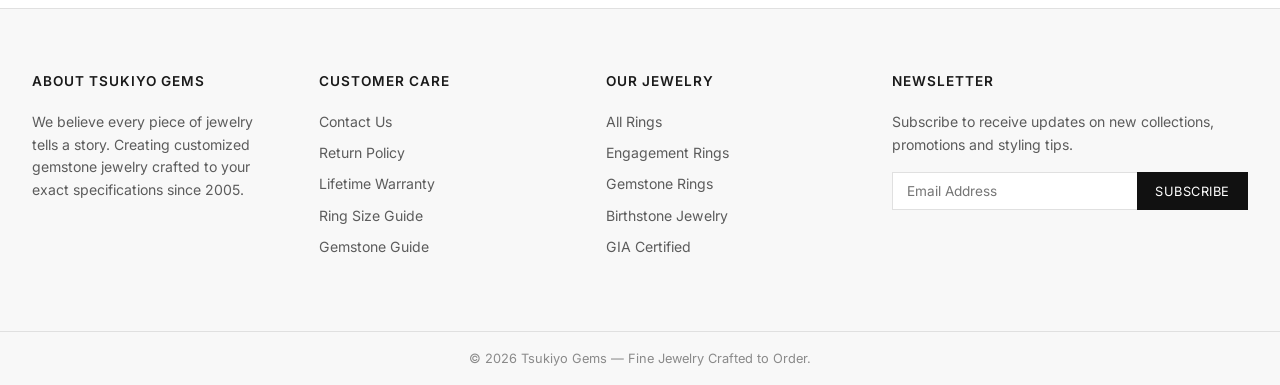
==== commit d0dd9ce6: "Add new features, checkout flow, and assets" ====
--- a/index.html
+++ b/index.html
@@ -4,9 +4,9 @@
 <head>
   <meta charset="UTF-8">
   <meta name="viewport" content="width=device-width, initial-scale=1.0">
-  <title>Tsukiyo Gems | Fine Jewelry</title>
+  <title>Tsukiyo Gems | Fine Jewelry &amp; Estate Rings</title>
   <meta name="description"
-    content="Shop handcrafted custom rings featuring sapphires, diamonds, emeralds, and rubies at Tsukiyo Gems.">
+    content="Shop our curated collection of handcrafted rings featuring Australian opals, sapphires, citrine, smoky quartz, amethyst, turquoise, pearl, signet rings, and stackable bands.">
   <link rel="preconnect" href="https://fonts.googleapis.com">
   <link rel="preconnect" href="https://fonts.gstatic.com" crossorigin>
   <link
@@ -66,12 +66,13 @@
     </div>
     <nav class="main-nav">
       <ul>
-        <li><a href="catalog.html">Rings</a></li>
-        <li><a href="catalog.html?style=Engagement">Engagement Rings</a></li>
-        <li><a href="catalog.html?style=Wedding">Wedding Rings</a></li>
-        <li><a href="catalog.html?style=Solitaire">Solitaire</a></li>
+        <li><a href="catalog.html">All Rings</a></li>
+        <li><a href="catalog.html?style=Halo">Halo</a></li>
+        <li><a href="catalog.html?style=Cocktail">Cocktail</a></li>
         <li><a href="catalog.html?style=Vintage">Vintage</a></li>
         <li><a href="catalog.html?style=Eternity">Eternity</a></li>
+        <li><a href="catalog.html?style=Statement">Statement</a></li>
+        <li><a href="catalog.html?style=Stackable">Stackable</a></li>
       </ul>
     </nav>
   </header>
@@ -116,30 +117,29 @@
     <section class="home-section">
       <h2 class="section-title">Shop by Category</h2>
       <div class="category-grid">
-        <a href="catalog.html?style=Solitaire" class="category-card">
-          <img src="assets/cat_solitaire.png" alt="Solitaire Rings">
-          <span class="category-label">Solitaire</span>
-        </a>
         <a href="catalog.html?style=Halo" class="category-card">
-          <!-- Reusing a catalog image for category to save generations, focusing on Halo -->
-          <img src="assets/ring_sapphire_1775173368318.png" alt="Halo Rings">
+          <img src="assets/rings/IMG_9151.jpg" alt="Halo Rings" loading="lazy">
           <span class="category-label">Halo</span>
         </a>
+        <a href="catalog.html?style=Cocktail" class="category-card">
+          <img src="assets/rings/IMG_9232.jpg" alt="Cocktail Rings" loading="lazy">
+          <span class="category-label">Cocktail</span>
+        </a>
         <a href="catalog.html?style=Vintage" class="category-card">
-          <img src="assets/cat_vintage.png" alt="Vintage Rings">
+          <img src="assets/rings/IMG_9209.jpg" alt="Vintage Rings" loading="lazy">
           <span class="category-label">Vintage</span>
         </a>
-        <a href="catalog.html?style=Three+Stone" class="category-card">
-          <img src="assets/ring_emerald_1775173397022.png" alt="Three Stone Rings">
-          <span class="category-label">Three Stone</span>
+        <a href="catalog.html?style=Statement" class="category-card">
+          <img src="assets/rings/IMG_9327.jpg" alt="Statement Rings" loading="lazy">
+          <span class="category-label">Statement</span>
         </a>
         <a href="catalog.html?style=Eternity" class="category-card">
-          <img src="assets/ring_diamond_1775173381818.png" alt="Eternity Rings">
+          <img src="assets/rings/IMG_9282.jpg" alt="Eternity Rings" loading="lazy">
           <span class="category-label">Eternity</span>
         </a>
-        <a href="catalog.html?style=Fashion" class="category-card">
-          <img src="assets/ring_ruby_1775173443068.png" alt="Fashion Rings">
-          <span class="category-label">Fashion</span>
+        <a href="catalog.html?style=Stackable" class="category-card">
+          <img src="assets/rings/IMG_9343.jpg" alt="Stackable Rings" loading="lazy">
+          <span class="category-label">Stackable</span>
         </a>
       </div>
     </section>
@@ -266,6 +266,7 @@
 
   <!-- Scripts -->
   <script src="js/data.js"></script>
+  <script src="js/utils.js"></script>
   <script src="js/cart.js"></script>
   <script>
     // Open / Close Cart Logic globally
@@ -311,20 +312,20 @@
       });
     });
 
-    // Load Birthstones
+    // Load Birthstones — using real product photos
     const birthstones = [
-      { month: 'Jan', gem: 'Garnet', img: img('garnet') },
-      { month: 'Feb', gem: 'Amethyst', img: img('amethyst') },
-      { month: 'Mar', gem: 'Aquamarine', img: img('aquamarine') },
-      { month: 'Apr', gem: 'Diamond', img: img('diamond') },
-      { month: 'May', gem: 'Emerald', img: img('emerald') },
-      { month: 'Jun', gem: 'Pearl', img: img('diamond') }, // fallback image
-      { month: 'Jul', gem: 'Ruby', img: img('ruby') },
-      { month: 'Aug', gem: 'Peridot', img: img('emerald') }, // fallback image
-      { month: 'Sep', gem: 'Sapphire', img: img('sapphire') },
-      { month: 'Oct', gem: 'Opal', img: img('morganite') }, // fallback image
-      { month: 'Nov', gem: 'Topaz', img: img('aquamarine') }, // fallback image
-      { month: 'Dec', gem: 'Tanzanite', img: img('tanzanite') }
+      { month: 'Jan', gem: 'Garnet',     img: 'assets/ring_garnet_1775175264227.png' },
+      { month: 'Feb', gem: 'Amethyst',   img: 'assets/rings/IMG_9271.jpg' },
+      { month: 'Mar', gem: 'Aquamarine', img: 'assets/rings/IMG_9185.jpg' },
+      { month: 'Apr', gem: 'Diamond',    img: 'assets/rings/IMG_9295.jpg' },
+      { month: 'May', gem: 'Emerald',    img: 'assets/ring_emerald_1775173397022.png' },
+      { month: 'Jun', gem: 'Pearl',      img: 'assets/rings/IMG_9272.jpg' },
+      { month: 'Jul', gem: 'Ruby',       img: 'assets/rings/IMG_9336.jpg' },
+      { month: 'Aug', gem: 'Tourmaline', img: 'assets/rings/IMG_9283.jpg' },
+      { month: 'Sep', gem: 'Sapphire',   img: 'assets/rings/IMG_9145.jpg' },
+      { month: 'Oct', gem: 'Opal',       img: 'assets/rings/IMG_9151.jpg' },
+      { month: 'Nov', gem: 'Citrine',    img: 'assets/rings/IMG_9190.jpg' },
+      { month: 'Dec', gem: 'Turquoise',  img: 'assets/rings/IMG_9257.jpg' }
     ];
 
     const bsScroll = document.getElementById('birthstone-scroll');
